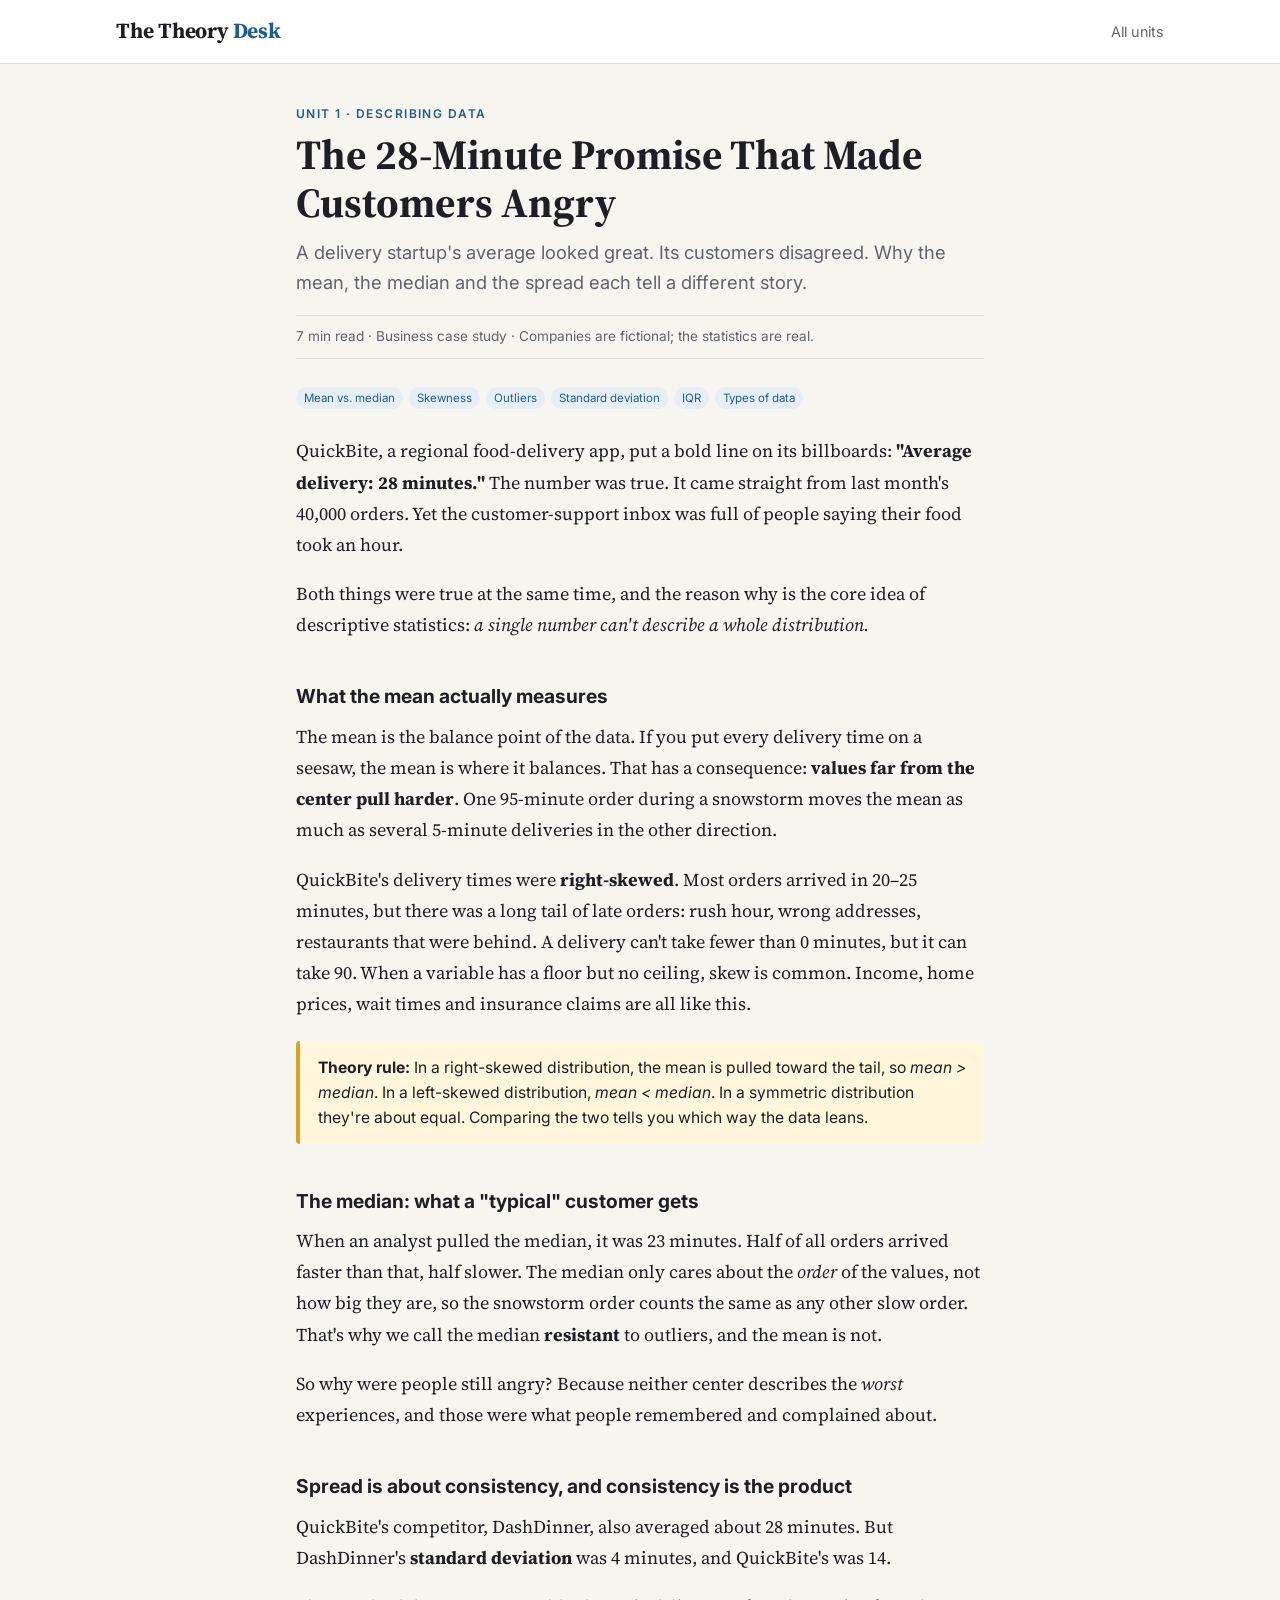
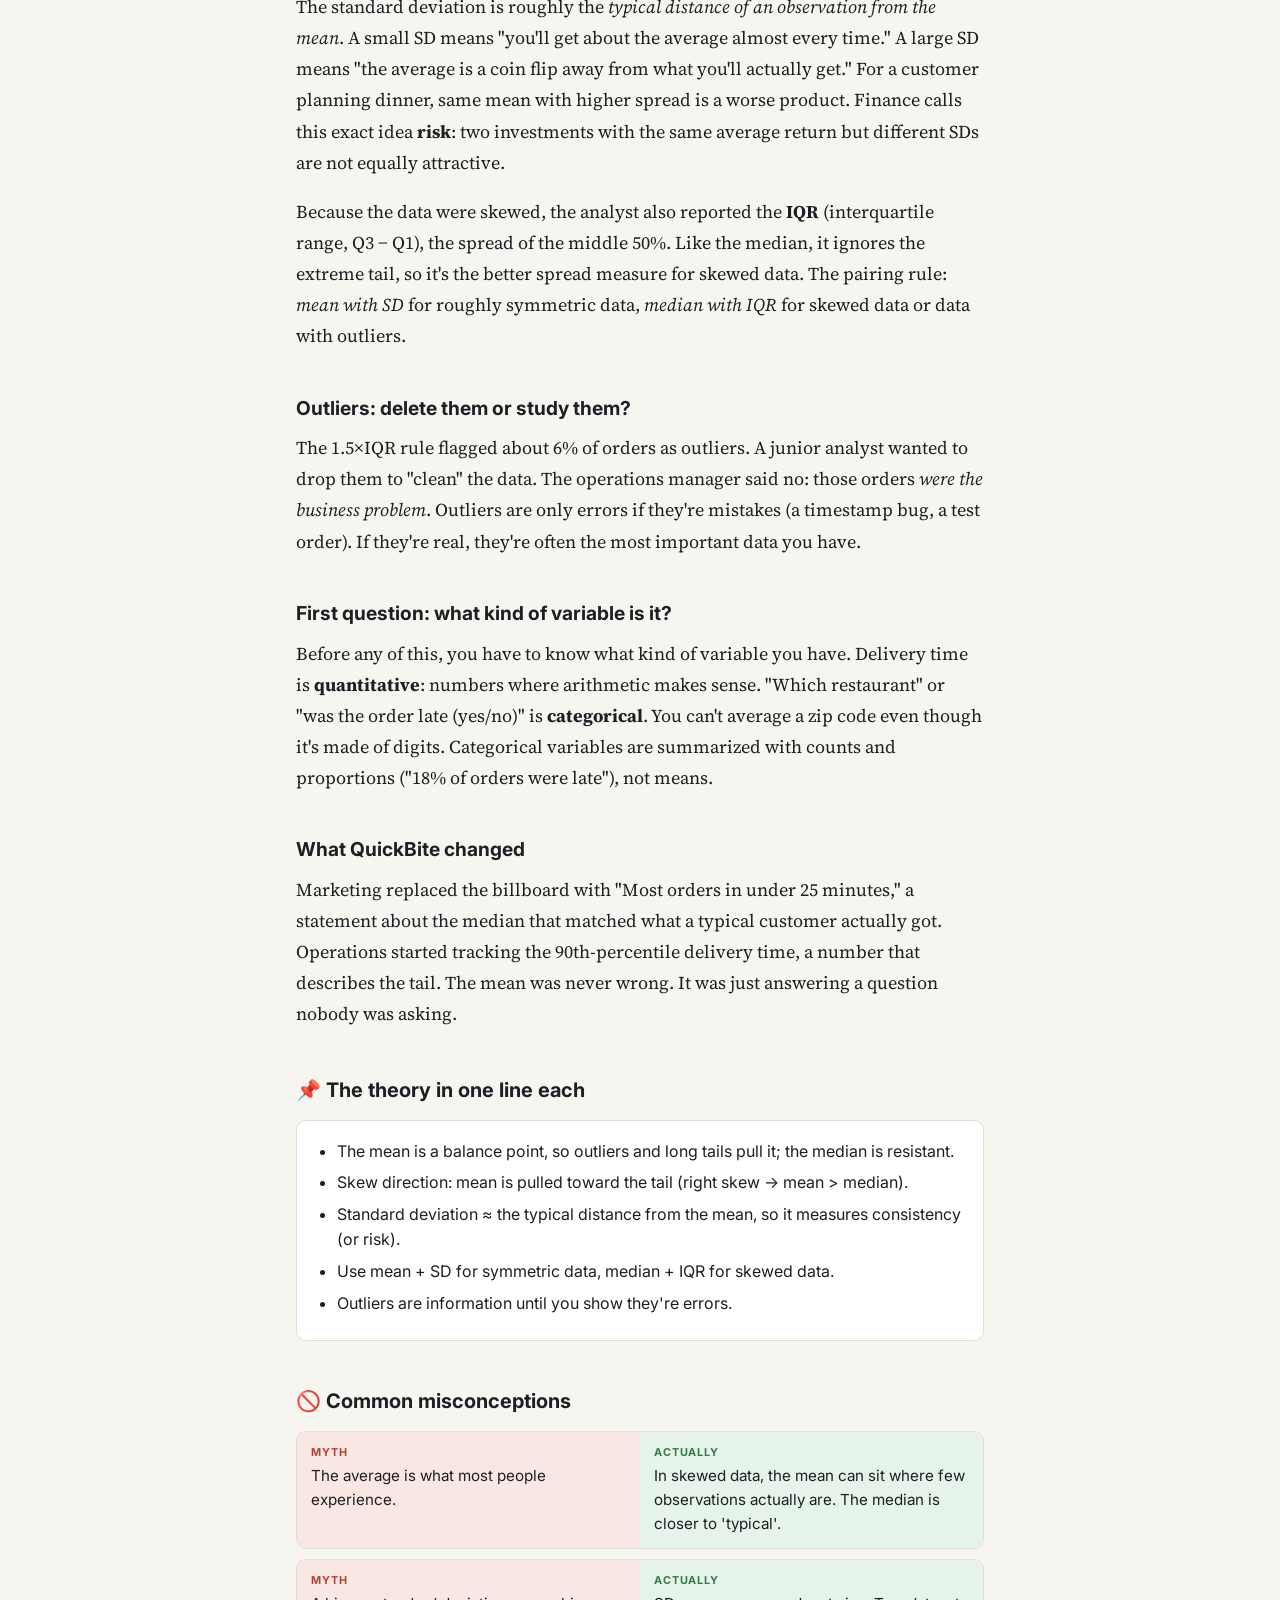
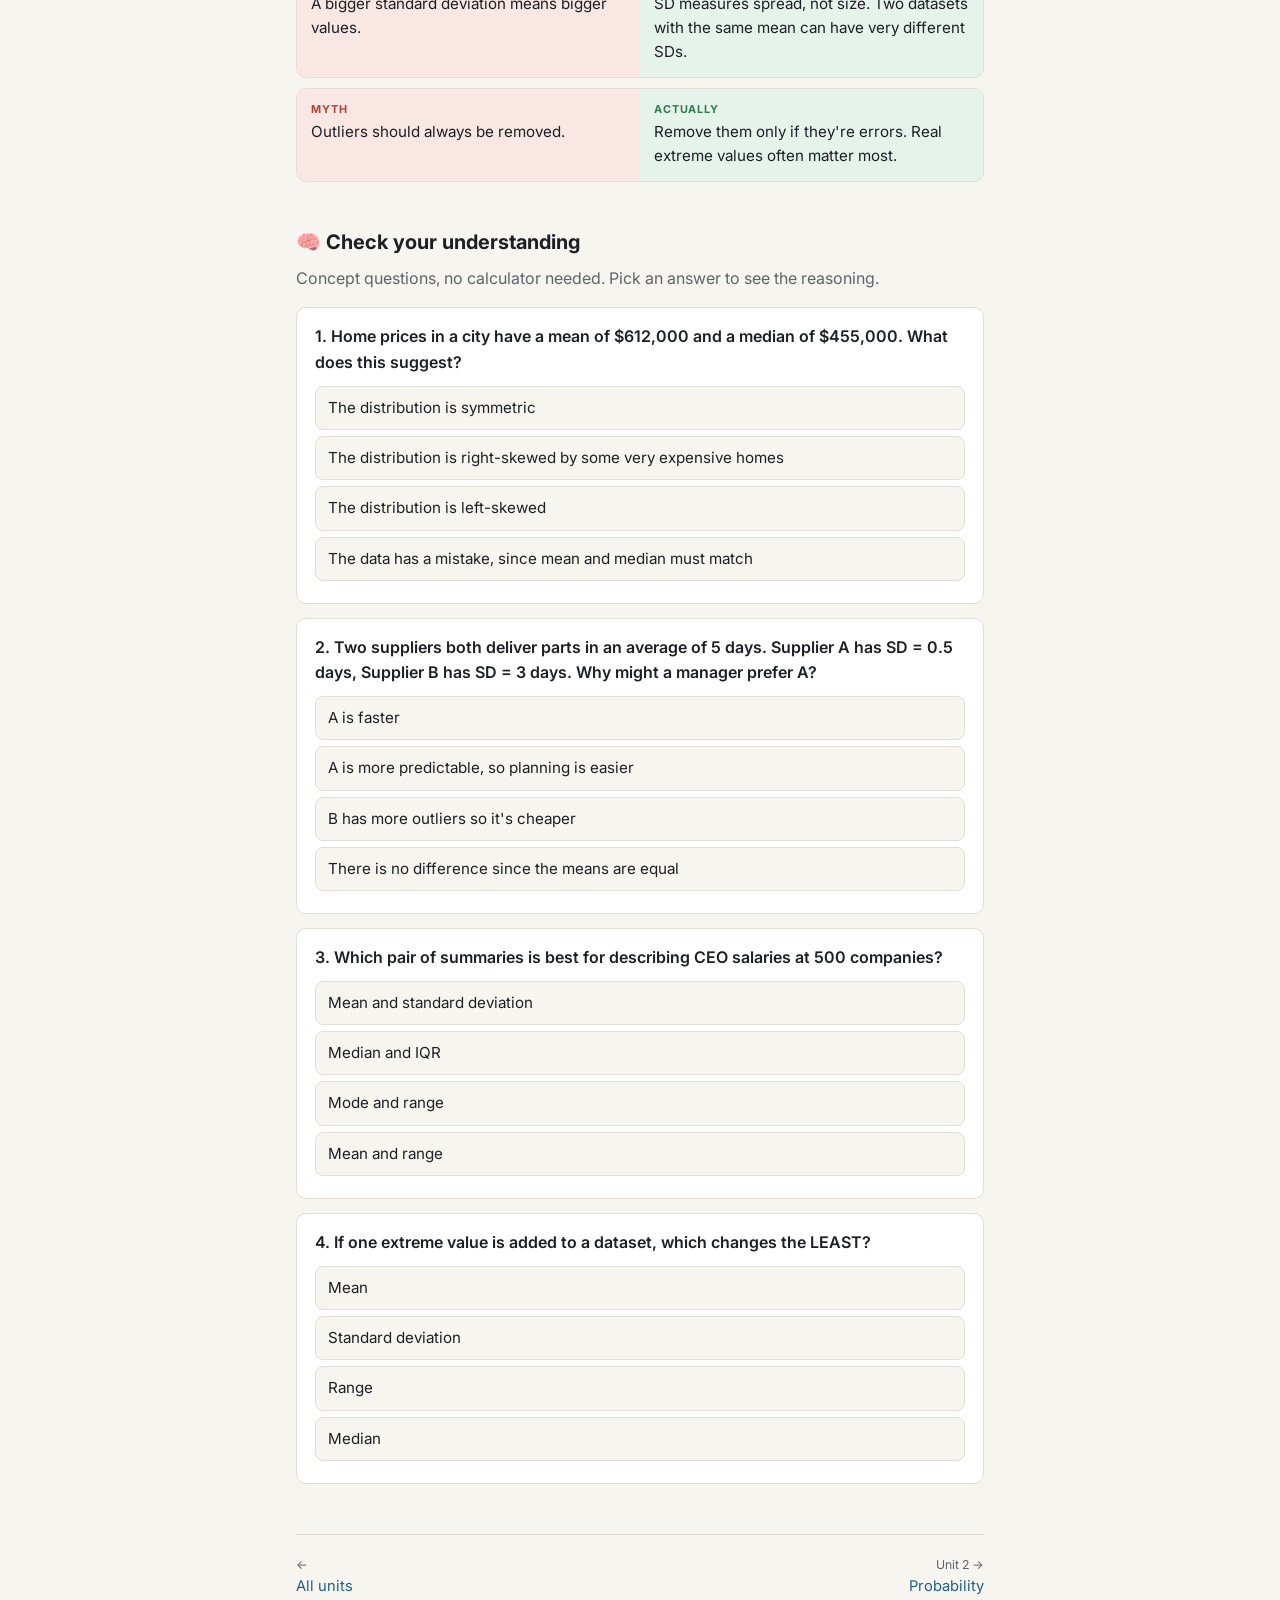
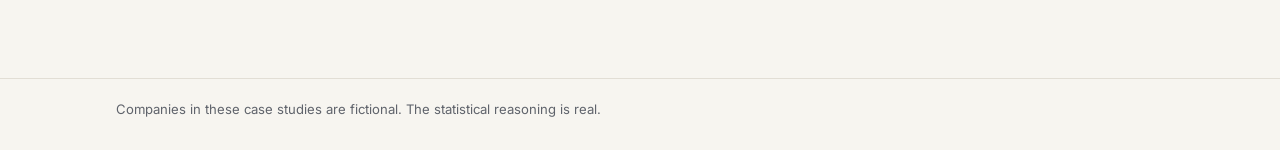
==== stats/article.html @ 9d1bd833 "Add The Theory Desk: business case-study articles for stats theory Nine units (descriptive stats thr" ====
<!DOCTYPE html>
<!--
  Author: Jack Huarte
  One template for every article. The ?id= in the link picks which
  article from articles.js is shown.
-->
<html lang="en">
<head>
<meta charset="utf-8">
<meta name="viewport" content="width=device-width, initial-scale=1">
<title>Article · The Theory Desk</title>
<link rel="preconnect" href="https://fonts.googleapis.com">
<link href="https://fonts.googleapis.com/css2?family=Inter:wght@400;600;700&family=Source+Serif+4:ital,wght@0,400;0,700;1,400&display=swap" rel="stylesheet">
<link rel="stylesheet" href="stats.css">
</head>
<body>

<header class="masthead">
  <div class="wrap">
    <a class="brand" href="index.html">The Theory <span>Desk</span></a>
    <nav><a href="index.html">All units</a></nav>
  </div>
</header>

<main>
  <article class="article" id="article"></article>
</main>

<footer class="site"><div class="wrap">Companies in these case studies are fictional. The statistical reasoning is real.</div></footer>

<script src="articles.js"></script>
<script src="app.js"></script>
</body>
</html>
---- stats/stats.css ----
/* =====================================================================
   stats.css · The Theory Desk
   Colors are tokens, redefined for dark mode below.
   ===================================================================== */

:root {
  --bg: #f7f5f0;
  --surface: #ffffff;
  --ink: #1d1f24;
  --muted: #5f636b;
  --line: #e2ded5;
  --accent: #1f5f8b;
  --accent-soft: #e6eff6;
  --good: #2e7d4f;
  --good-soft: #e5f3ea;
  --bad: #b3412f;
  --bad-soft: #f8e7e3;
  --callout: #fff6dc;
  --callout-line: #d9a520;
  --serif: "Source Serif 4", Georgia, "Times New Roman", serif;
  --sans: "Inter", system-ui, -apple-system, "Segoe UI", sans-serif;
}
@media (prefers-color-scheme: dark) {
  :root:not([data-theme="light"]) {
    --bg: #16181c; --surface: #1f2228; --ink: #e8e6e1; --muted: #a2a6ad;
    --line: #33373f; --accent: #7db8e0; --accent-soft: #1f3040;
    --good: #6fcf97; --good-soft: #1c3226; --bad: #f08c78; --bad-soft: #3a2420;
    --callout: #2c2818; --callout-line: #c9a43a;
  }
}
:root[data-theme="dark"] {
  --bg: #16181c; --surface: #1f2228; --ink: #e8e6e1; --muted: #a2a6ad;
  --line: #33373f; --accent: #7db8e0; --accent-soft: #1f3040;
  --good: #6fcf97; --good-soft: #1c3226; --bad: #f08c78; --bad-soft: #3a2420;
  --callout: #2c2818; --callout-line: #c9a43a;
}

* { box-sizing: border-box; }
body {
  margin: 0;
  background: var(--bg);
  color: var(--ink);
  font-family: var(--sans);
  line-height: 1.6;
}
a { color: var(--accent); }
.wrap { max-width: 1080px; margin: 0 auto; padding: 0 16px; }

/* masthead */
.masthead { border-bottom: 1px solid var(--line); background: var(--surface); }
.masthead .wrap { display: flex; align-items: center; justify-content: space-between; gap: 12px; padding-top: 14px; padding-bottom: 14px; }
.brand { font-family: var(--serif); font-size: 1.35rem; font-weight: 700; color: var(--ink); text-decoration: none; letter-spacing: -0.01em; }
.brand span { color: var(--accent); }
.masthead nav { display: flex; gap: 16px; font-size: 0.9rem; }
.masthead nav a { color: var(--muted); text-decoration: none; }
.masthead nav a:hover { color: var(--ink); }

/* home */
.hero { padding: 48px 0 28px; }
.kicker { text-transform: uppercase; letter-spacing: 0.12em; font-size: 0.75rem; font-weight: 600; color: var(--accent); }
.hero h1 { font-family: var(--serif); font-size: clamp(2rem, 5vw, 3rem); line-height: 1.1; margin: 8px 0 14px; max-width: 20ch; }
.hero p { color: var(--muted); font-size: 1.1rem; max-width: 60ch; margin: 0; }
.progress-bar { margin-top: 22px; display: flex; align-items: center; gap: 12px; font-size: 0.9rem; color: var(--muted); }
.progress-track { flex: 0 1 260px; height: 8px; background: var(--line); border-radius: 99px; overflow: hidden; }
.progress-fill { height: 100%; background: var(--good); width: 0; transition: width .4s; }

.how { display: grid; grid-template-columns: repeat(auto-fit, minmax(220px, 1fr)); gap: 14px; margin: 8px 0 36px; }
.how div { background: var(--surface); border: 1px solid var(--line); border-radius: 10px; padding: 14px 16px; font-size: 0.92rem; color: var(--muted); }
.how b { display: block; color: var(--ink); margin-bottom: 2px; }

.grid { display: grid; grid-template-columns: repeat(auto-fill, minmax(300px, 1fr)); gap: 18px; padding-bottom: 60px; }
.card {
  display: flex; flex-direction: column; gap: 8px;
  background: var(--surface); border: 1px solid var(--line); border-radius: 12px;
  padding: 20px; text-decoration: none; color: inherit;
  transition: border-color .15s, transform .15s;
}
.card:hover { border-color: var(--accent); transform: translateY(-2px); }
.card .meta { display: flex; justify-content: space-between; font-size: 0.78rem; color: var(--muted); }
.card .unit { font-weight: 600; color: var(--accent); text-transform: uppercase; letter-spacing: 0.08em; }
.card h2 { font-family: var(--serif); font-size: 1.3rem; line-height: 1.25; margin: 2px 0 0; }
.card p { margin: 0; color: var(--muted); font-size: 0.93rem; }
.tags { display: flex; flex-wrap: wrap; gap: 6px; margin-top: auto; padding-top: 6px; }
.tag { font-size: 0.72rem; background: var(--accent-soft); color: var(--accent); padding: 2px 8px; border-radius: 99px; }
.badge { font-size: 0.75rem; font-weight: 600; }
.badge.done { color: var(--good); }

/* article */
.article { max-width: 720px; margin: 0 auto; padding: 40px 16px 80px; }
.article header h1 { font-family: var(--serif); font-size: clamp(1.9rem, 4.5vw, 2.6rem); line-height: 1.15; margin: 8px 0 12px; }
.dek { font-size: 1.15rem; color: var(--muted); margin: 0 0 18px; }
.byline { font-size: 0.85rem; color: var(--muted); border-top: 1px solid var(--line); border-bottom: 1px solid var(--line); padding: 10px 0; margin-bottom: 28px; }
.prose { font-family: var(--serif); font-size: 1.13rem; line-height: 1.72; }
.prose h2 { font-family: var(--sans); font-size: 1.2rem; margin: 2.1em 0 0.4em; }
.prose p, .prose ul, .prose ol { margin: 0 0 1em; }
.prose li { margin-bottom: 0.35em; }
.prose em { font-style: italic; }
.callout { background: var(--callout); border-left: 4px solid var(--callout-line); padding: 14px 18px; border-radius: 4px; margin: 1.4em 0; font-family: var(--sans); font-size: 0.98rem; line-height: 1.6; }
.formula { font-family: "Cambria Math", Georgia, serif; text-align: center; font-size: 1.15rem; background: var(--surface); border: 1px solid var(--line); border-radius: 6px; padding: 10px; overflow-x: auto; }
.table-scroll { overflow-x: auto; margin: 1.2em 0; }
table.data { border-collapse: collapse; width: 100%; font-family: var(--sans); font-size: 0.9rem; background: var(--surface); }
table.data th, table.data td { border: 1px solid var(--line); padding: 8px 10px; text-align: left; vertical-align: top; }
table.data th { background: var(--accent-soft); }

.concepts { display: flex; flex-wrap: wrap; gap: 6px; margin-bottom: 26px; }

section.box { margin-top: 44px; }
section.box > h2 { font-size: 1.25rem; margin: 0 0 14px; display: flex; align-items: center; gap: 8px; }
.takeaways { background: var(--surface); border: 1px solid var(--line); border-radius: 10px; padding: 18px 22px 18px 40px; margin: 0; }
.takeaways li { margin-bottom: 6px; }
.myth { display: grid; grid-template-columns: 1fr 1fr; gap: 0; border: 1px solid var(--line); border-radius: 10px; overflow: hidden; margin-bottom: 10px; font-size: 0.95rem; }
.myth div { padding: 12px 14px; }
.myth .m { background: var(--bad-soft); }
.myth .t { background: var(--good-soft); }
.myth small { display: block; font-weight: 700; text-transform: uppercase; letter-spacing: 0.08em; font-size: 0.68rem; margin-bottom: 2px; }
.myth .m small { color: var(--bad); }
.myth .t small { color: var(--good); }
@media (max-width: 560px) { .myth { grid-template-columns: 1fr; } }

/* quiz */
.q { background: var(--surface); border: 1px solid var(--line); border-radius: 10px; padding: 16px 18px; margin-bottom: 14px; }
.q p.stem { margin: 0 0 10px; font-weight: 600; }
.q button.opt {
  display: block; width: 100%; text-align: left; font: inherit; font-size: 0.95rem;
  background: var(--bg); color: var(--ink); border: 1px solid var(--line); border-radius: 8px;
  padding: 9px 12px; margin-bottom: 6px; cursor: pointer;
}
.q button.opt:hover:not(:disabled) { border-color: var(--accent); }
.q button.opt:disabled { cursor: default; }
.q button.opt.right { background: var(--good-soft); border-color: var(--good); }
.q button.opt.wrong { background: var(--bad-soft); border-color: var(--bad); }
.q .why { display: none; font-size: 0.92rem; margin-top: 8px; padding: 10px 12px; border-radius: 8px; background: var(--accent-soft); }
.q.answered .why { display: block; }
.score { font-weight: 600; margin-top: 8px; }
.btn { font: inherit; font-size: 0.9rem; background: var(--accent); color: var(--surface); border: 0; border-radius: 8px; padding: 8px 14px; cursor: pointer; }
.btn.ghost { background: transparent; color: var(--accent); border: 1px solid var(--accent); }

.pager { display: flex; justify-content: space-between; gap: 12px; margin-top: 50px; border-top: 1px solid var(--line); padding-top: 20px; font-size: 0.92rem; }
.pager a { text-decoration: none; max-width: 48%; }
.pager small { display: block; color: var(--muted); }

/* simulation widgets */
.sim { background: var(--surface); border: 1px solid var(--line); border-radius: 12px; padding: 18px; margin: 1.6em 0; font-family: var(--sans); font-size: 0.92rem; }
.sim h3 { margin: 0 0 4px; font-size: 1rem; }
.sim .note { color: var(--muted); margin: 0 0 12px; }
.sim .controls { display: flex; flex-wrap: wrap; gap: 10px; align-items: center; margin-bottom: 12px; }
.sim label { display: flex; gap: 6px; align-items: center; }
.sim select { font: inherit; padding: 4px 6px; border-radius: 6px; border: 1px solid var(--line); background: var(--bg); color: var(--ink); }
.sim .panels { display: grid; grid-template-columns: 1fr 1fr; gap: 14px; }
@media (max-width: 600px) { .sim .panels { grid-template-columns: 1fr; } }
.sim .panel-title { font-size: 0.8rem; color: var(--muted); margin-bottom: 4px; }
.sim svg { width: 100%; height: auto; display: block; }
.sim .stats { margin-top: 10px; color: var(--muted); }
.sim .stats b { color: var(--ink); }

footer.site { border-top: 1px solid var(--line); color: var(--muted); font-size: 0.82rem; padding: 20px 0 30px; }
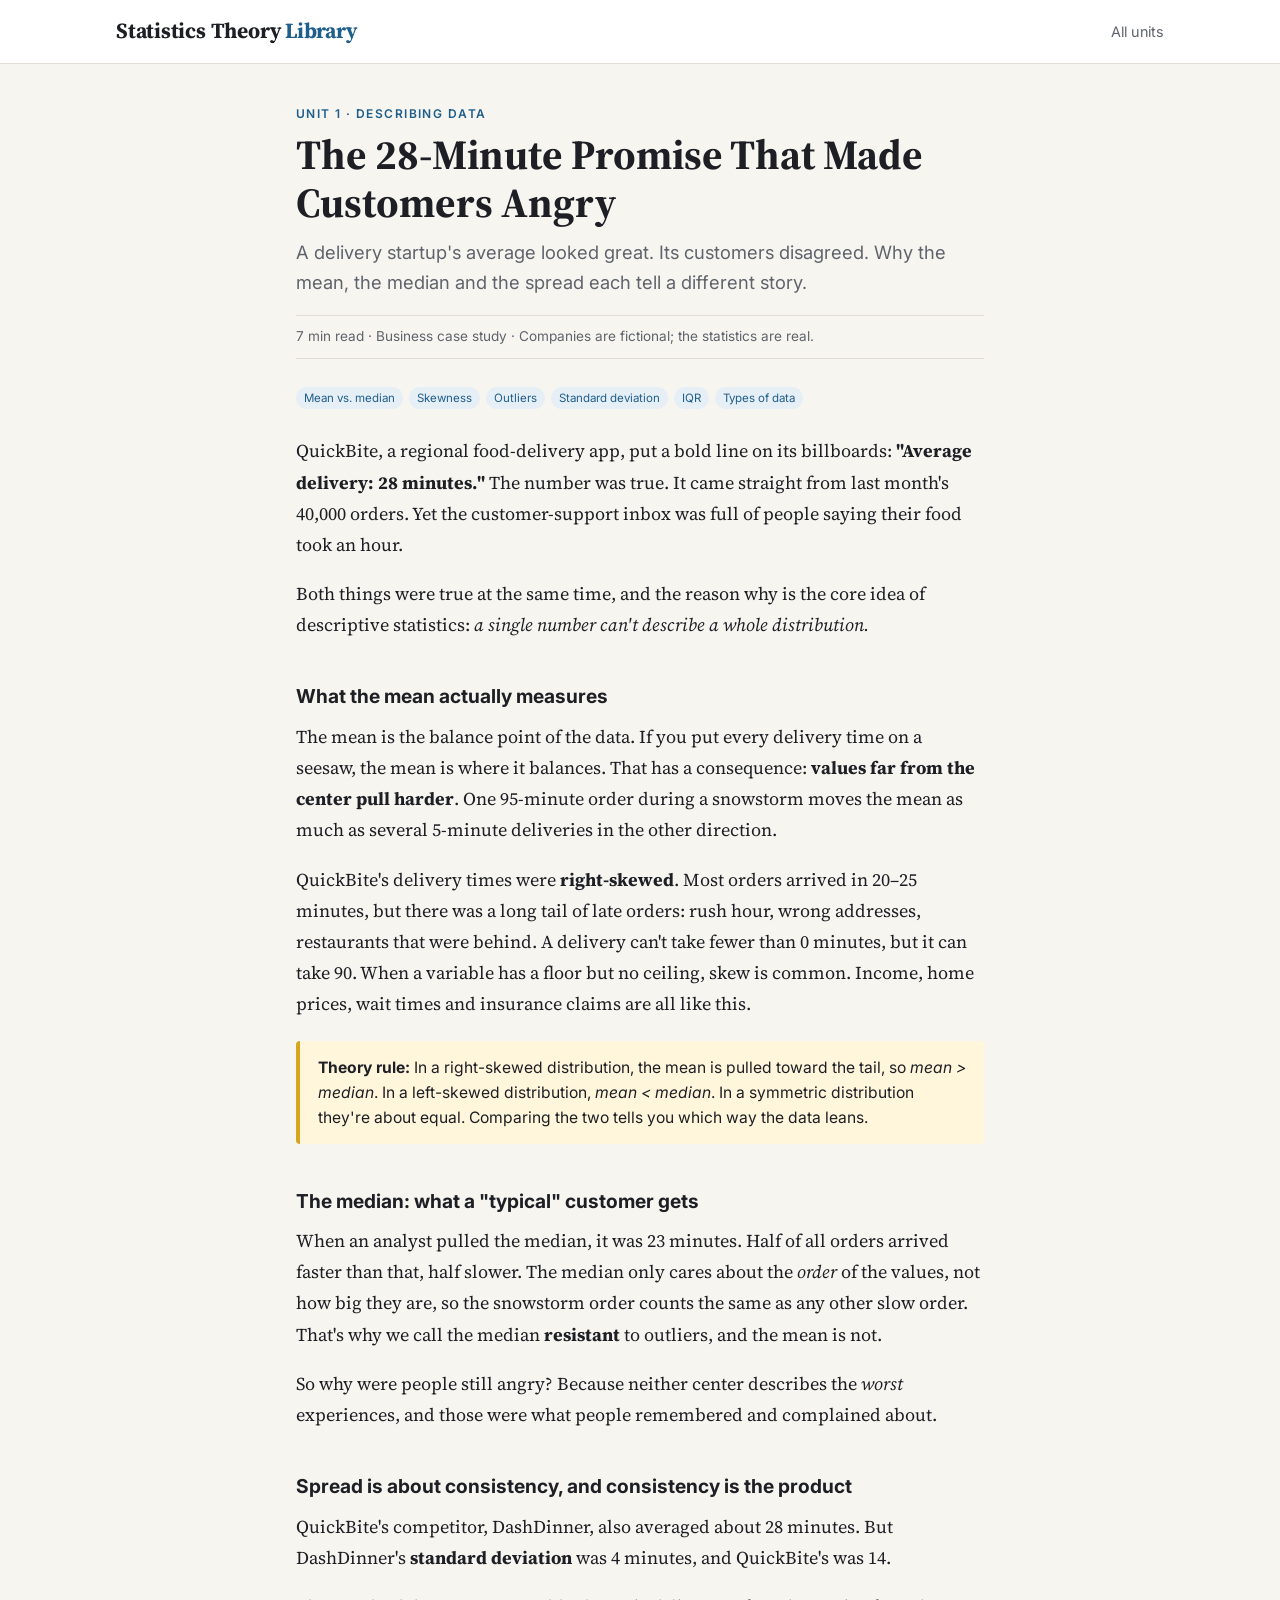
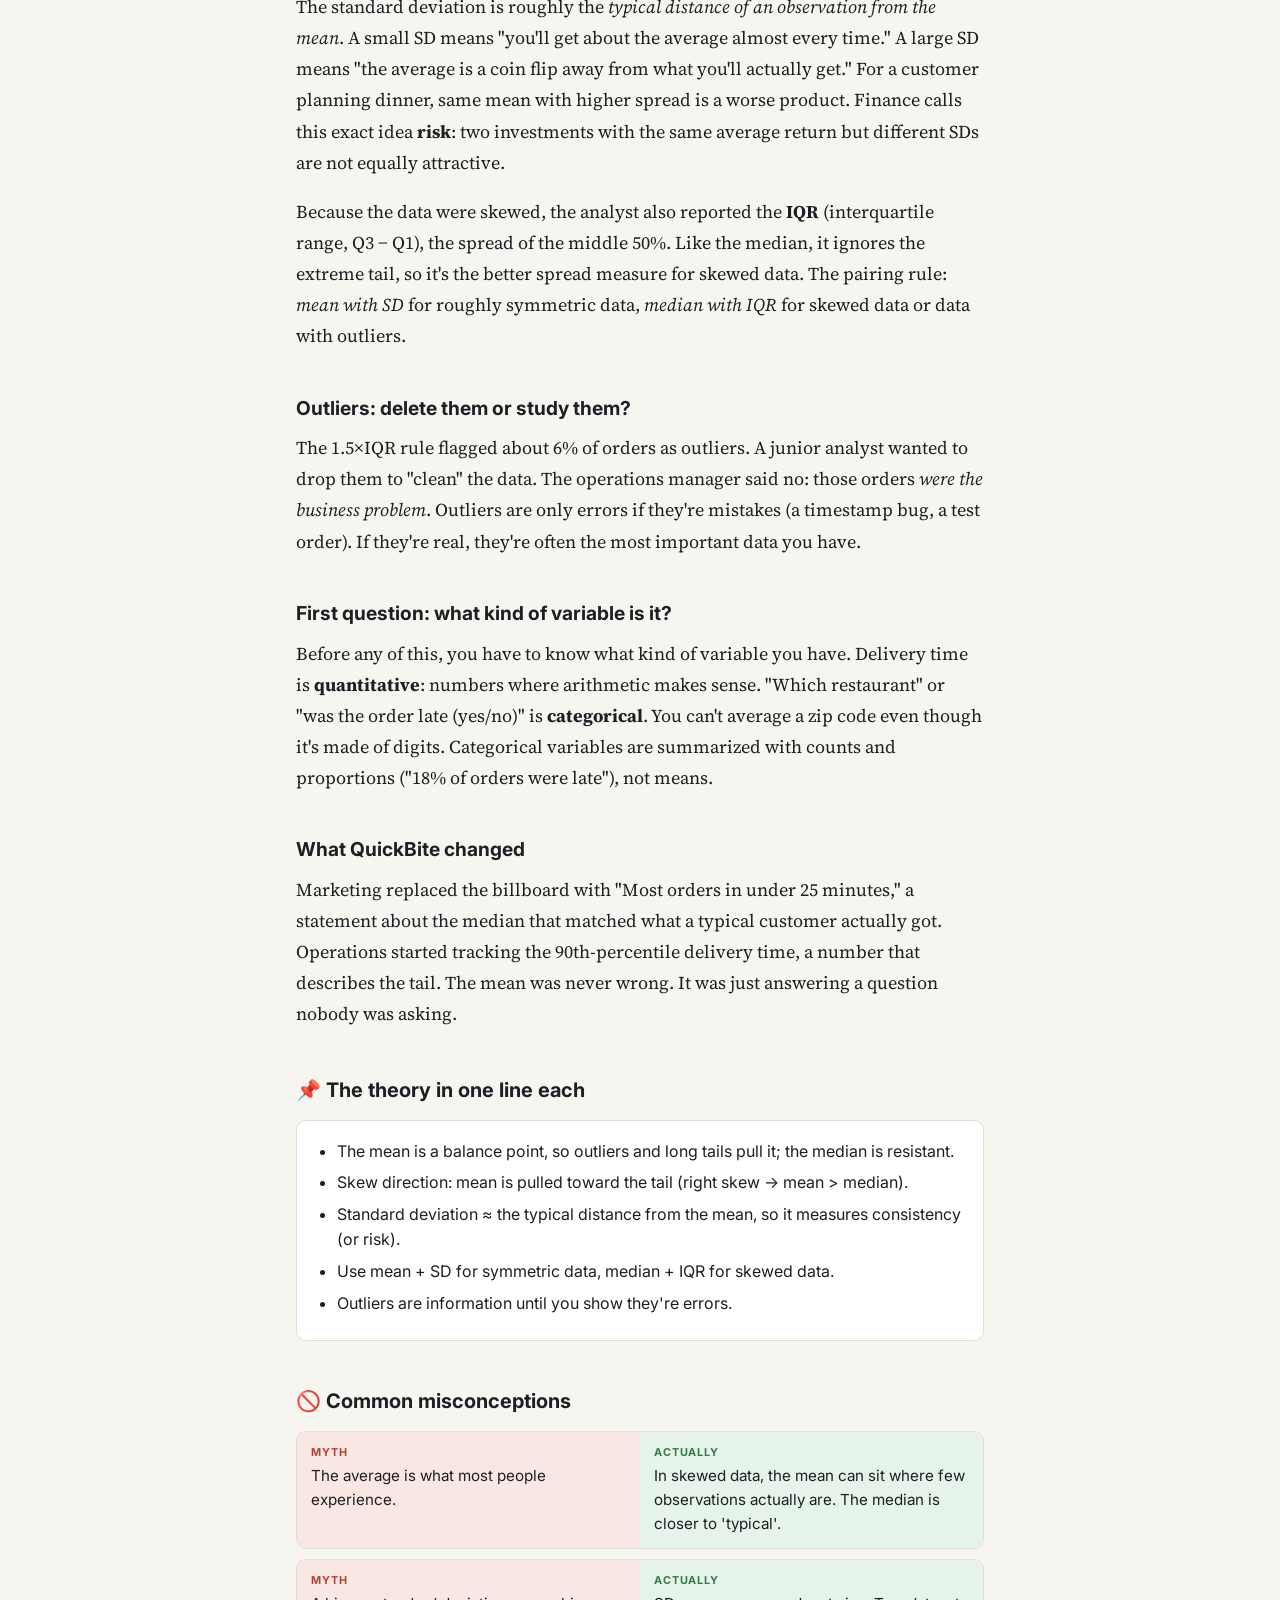
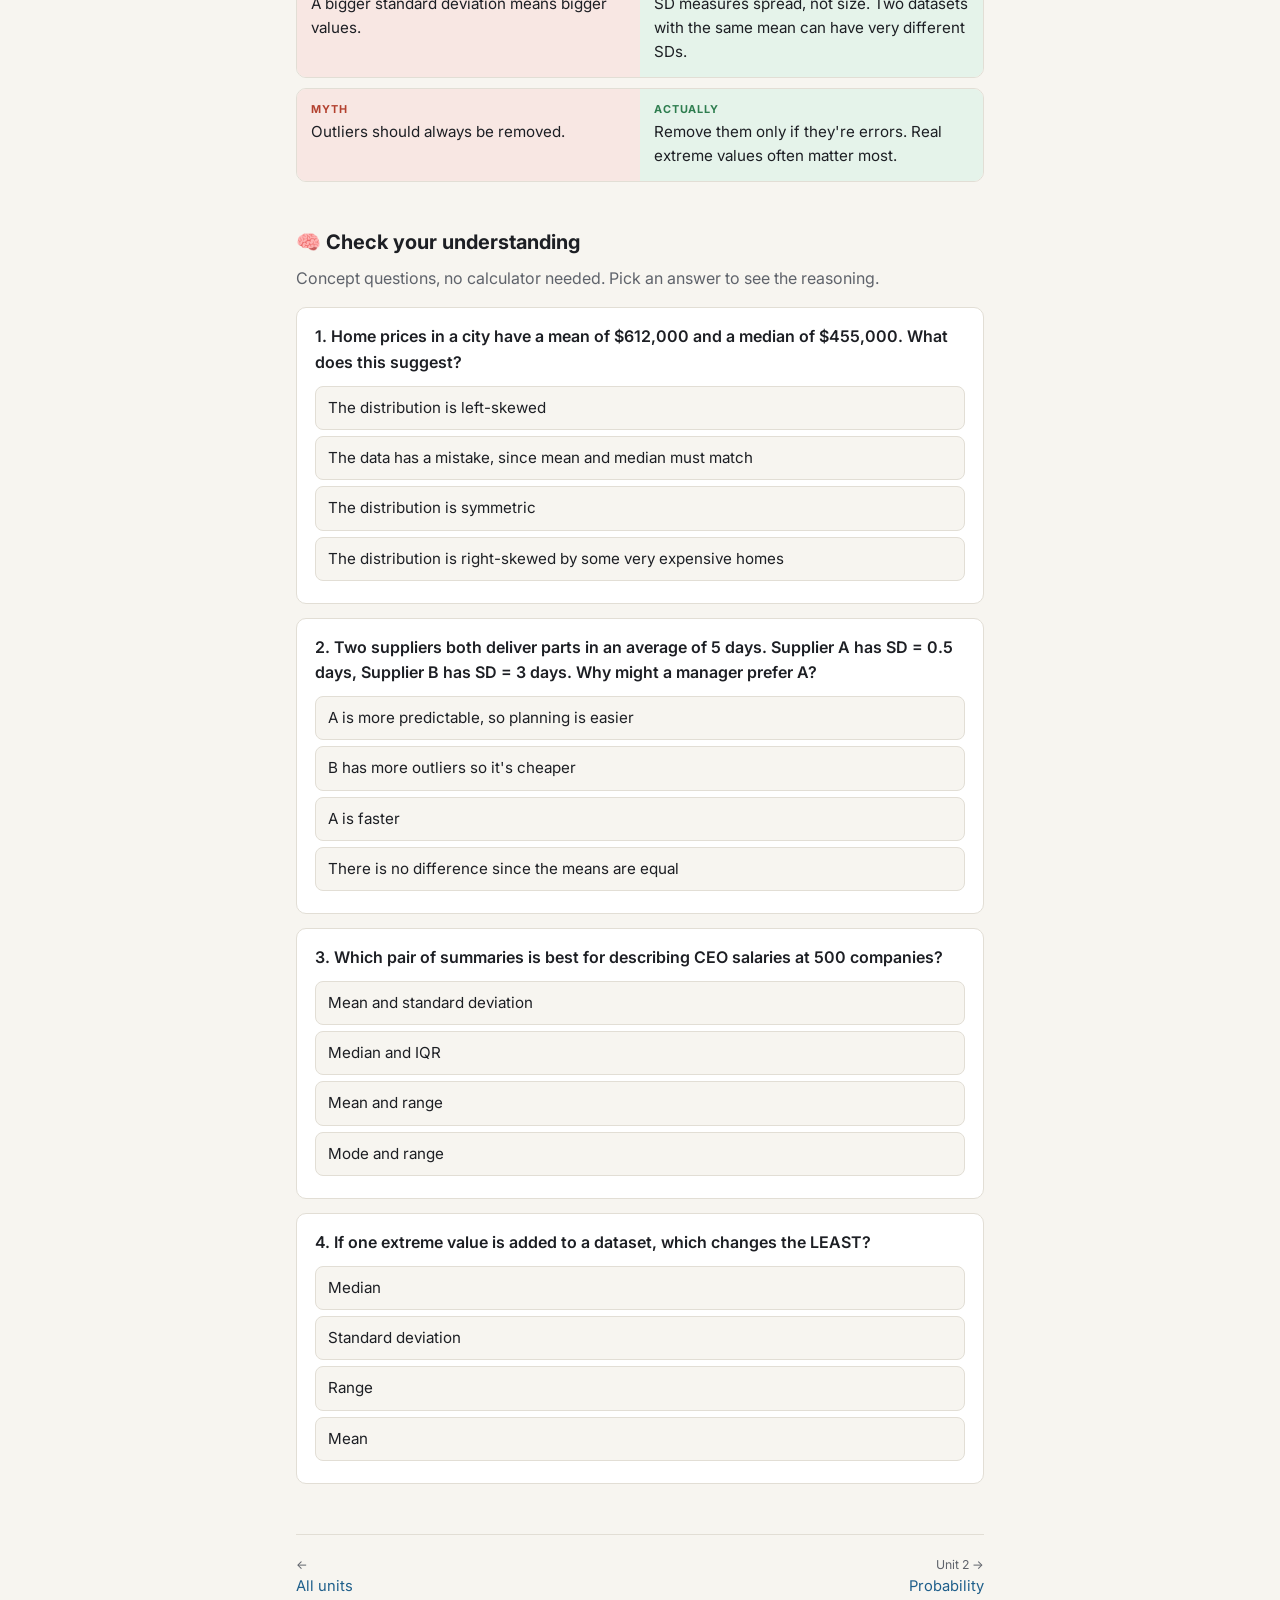
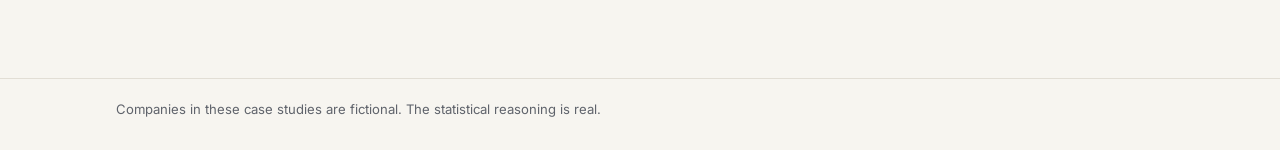
==== commit 93fafe99: "Rename site to Statistics Theory Library and polish - New name in page titles, header, README - Shuf" ====
--- a/stats/article.html
+++ b/stats/article.html
@@ -8,7 +8,7 @@
 <head>
 <meta charset="utf-8">
 <meta name="viewport" content="width=device-width, initial-scale=1">
-<title>Article · The Theory Desk</title>
+<title>Article · Statistics Theory Library</title>
 <link rel="preconnect" href="https://fonts.googleapis.com">
 <link href="https://fonts.googleapis.com/css2?family=Inter:wght@400;600;700&family=Source+Serif+4:ital,wght@0,400;0,700;1,400&display=swap" rel="stylesheet">
 <link rel="stylesheet" href="stats.css">
@@ -17,7 +17,7 @@
 
 <header class="masthead">
   <div class="wrap">
-    <a class="brand" href="index.html">The Theory <span>Desk</span></a>
+    <a class="brand" href="index.html">Statistics Theory <span>Library</span></a>
     <nav><a href="index.html">All units</a></nav>
   </div>
 </header>
--- a/stats/stats.css
+++ b/stats/stats.css
@@ -1,5 +1,5 @@
 /* =====================================================================
-   stats.css · The Theory Desk
+   stats.css · Statistics Theory Library
    Colors are tokens, redefined for dark mode below.
    ===================================================================== */
 
@@ -52,7 +52,12 @@
 .brand { font-family: var(--serif); font-size: 1.35rem; font-weight: 700; color: var(--ink); text-decoration: none; letter-spacing: -0.01em; }
 .brand span { color: var(--accent); }
 .masthead nav { display: flex; gap: 16px; font-size: 0.9rem; }
-.masthead nav a { color: var(--muted); text-decoration: none; }
+.masthead nav a { color: var(--muted); text-decoration: none; white-space: nowrap; }
+.brand { white-space: nowrap; }
+@media (max-width: 480px) {
+  .brand { font-size: 1.12rem; }
+  .masthead nav .hide-sm { display: none; }
+}
 .masthead nav a:hover { color: var(--ink); }
 
 /* home */
@@ -61,6 +66,7 @@
 .hero h1 { font-family: var(--serif); font-size: clamp(2rem, 5vw, 3rem); line-height: 1.1; margin: 8px 0 14px; max-width: 20ch; }
 .hero p { color: var(--muted); font-size: 1.1rem; max-width: 60ch; margin: 0; }
 .progress-bar { margin-top: 22px; display: flex; align-items: center; gap: 12px; font-size: 0.9rem; color: var(--muted); }
+#progressText { white-space: nowrap; }
 .progress-track { flex: 0 1 260px; height: 8px; background: var(--line); border-radius: 99px; overflow: hidden; }
 .progress-fill { height: 100%; background: var(--good); width: 0; transition: width .4s; }
 
@@ -76,7 +82,8 @@
   transition: border-color .15s, transform .15s;
 }
 .card:hover { border-color: var(--accent); transform: translateY(-2px); }
-.card .meta { display: flex; justify-content: space-between; font-size: 0.78rem; color: var(--muted); }
+.card .meta { display: flex; justify-content: space-between; align-items: baseline; gap: 12px; font-size: 0.78rem; color: var(--muted); }
+.card .meta > :last-child { white-space: nowrap; flex-shrink: 0; }
 .card .unit { font-weight: 600; color: var(--accent); text-transform: uppercase; letter-spacing: 0.08em; }
 .card h2 { font-family: var(--serif); font-size: 1.3rem; line-height: 1.25; margin: 2px 0 0; }
 .card p { margin: 0; color: var(--muted); font-size: 0.93rem; }
